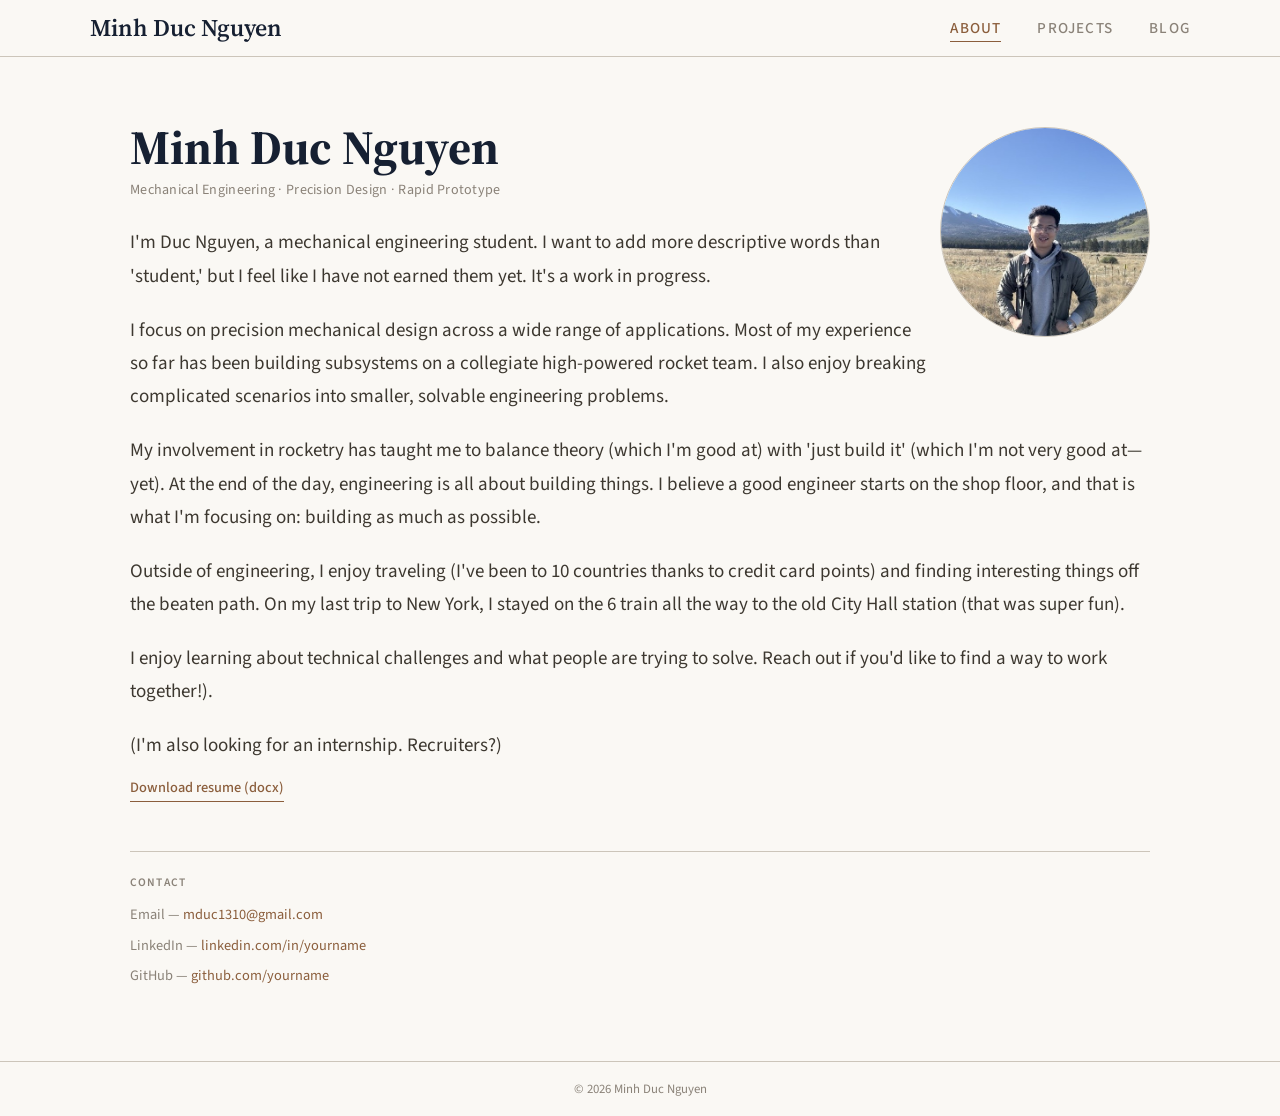
==== index.html @ 41354c3b "first push" ====
<!DOCTYPE html>
<html lang="en">
<head>
  <meta charset="UTF-8" />
  <meta name="viewport" content="width=device-width, initial-scale=1.0" />
  <link rel="stylesheet" href="css/style.css" />
</head>

<body data-title="About" id="about-page">

  <nav id="site-nav"></nav>

  <main class="page-content">
    <div class="container">
      <div class="about-wrap">

        <!-- ================================================
          PHOTO + BIO
          The photo src and all text here is filled in
          automatically from js/config.js
        ================================================ -->
        <div class="about-hero">

          <img id="about-photo" class="about-photo" src="" alt="" />
          <!--
            No photo yet? Swap the <img> line above for this:
            <div class="about-photo-placeholder">⚙</div>
          -->

          <div class="about-text">
            <h1 class="about-name" id="about-name"></h1>
            <p class="about-tagline" id="about-tagline"></p>
            <div id="about-bio"></div>
            <a id="about-resume" href="#" target="_blank" class="resume-link">↓ CV</a>
          </div>

        </div>

        <!-- ================================================
          CONTACT LIST
          Edit the visible text (e.g. "linkedin.com/in/yourname")
          directly in this file.
          The href (the actual link) is set from config.js.
        ================================================ -->
        <div class="contact-section">
          <h2>Contact</h2>
          <ul class="contact-list">
            <li>Email — <a id="contact-email" href="#"></a></li>
            <li>LinkedIn — <a id="contact-linkedin" href="#" target="_blank">linkedin.com/in/yourname</a></li>
            <li>GitHub — <a id="contact-github" href="#" target="_blank">github.com/yourname</a></li>
            <!--
              Add more contact lines here. Pattern:
              <li>Platform — <a href="https://..." target="_blank">handle or URL</a></li>
            -->
          </ul>
        </div>

      </div>
    </div>
  </main>

  <footer id="site-footer"></footer>

  <script src="js/config.js"></script>
  <script src="js/components.js"></script>
</body>
</html>
---- css/style.css ----
/* ============================================================
   style.css
   
   Aesthetic : Huyen Chip homepage layout
             + Bartosz Ciechanowski article typography
   Palette   : warm parchment · earth brown · dark navy
   
   YOU DON'T NEED TO EDIT THIS FILE to use the site.
   All your personal info lives in js/config.js.
   
   If you do want to tweak the look, search for the value
   you want to change (e.g. a color or font size) using
   Ctrl+F / Cmd+F and update it here.
   ============================================================ */

@import url('https://fonts.googleapis.com/css2?family=Lora:ital,wght@0,400;0,500;0,600;1,400;1,500&family=Source+Sans+3:wght@300;400;500;600&family=Source+Serif+4:ital,opsz,wght@0,8..60,400;0,8..60,600;0,8..60,700;1,8..60,400;1,8..60,600&display=swap');

/* ============================================================
   DESIGN TOKENS — all colors and sizes in one place
   ============================================================ */
:root {
  /* Palette */
  --bg:           #faf8f4;              /* warm parchment white — page background */
  --bg-alt:       #f2ede4;              /* slightly deeper — table rows, callout bg */
  --ink:          #1c1a17;              /* near-black — strong text, headings */
  --ink-mid:      #3d3830;              /* main body text */
  --ink-muted:    #8a8278;              /* dates, captions, secondary labels */
  --ink-faint:    #ccc5ba;              /* divider lines, borders */
  --navy:         #162032;              /* dark navy — page headings, article titles */
  --earth:        #8b5e3c;              /* earth brown — accent, links, highlights */
  --earth-hover:  #a87048;              /* lighter earth for hover states */
  --earth-dim:    rgba(139,94,60,0.07); /* very faint earth tint — callout backgrounds */

  /* Typography */
  --font-display : 'Source Serif 4', Georgia, serif;   /* article titles, big headings */
  --font-body    : 'Lora', Georgia, serif;              /* long-form prose paragraphs */
  --font-ui      : 'Source Sans 3', system-ui, sans-serif; /* nav, labels, meta text */

  /* Layout */
  --max-width  : 1100px;   /* overall page container */
  --max-prose  : 860px;   /* article text column — matches Bartosz's comfortable width */
  --gutter     : clamp(1.25rem, 5vw, 2.5rem);  /* side padding, scales with screen */
  --radius     : 3px;
  --transition : 0.18s ease;
}

/* ============================================================
   RESET & BASE
   ============================================================ */
*, *::before, *::after {
  box-sizing: border-box;
  margin: 0;
  padding: 0;
}

html { scroll-behavior: smooth; }

body {
  background-color: var(--bg);
  color: var(--ink-mid);
  font-family: var(--font-ui);
  font-size: 19px;          /* Bartosz base — his body text reads at ~19-20px */
  line-height: 1.75;
  font-weight: 400;
  -webkit-font-smoothing: antialiased;
}

/* Subtle page fade-in on load */
@keyframes fadeIn {
  from { opacity: 0; transform: translateY(8px); }
  to   { opacity: 1; transform: translateY(0); }
}
.page-content { animation: fadeIn 0.4s ease both; }

/* ============================================================
   NAVIGATION
   Huyen Chip style: name on the left, page links on the right
   ============================================================ */
nav {
  border-bottom: 1px solid var(--ink-faint);
  padding: 0 var(--gutter);
  background: var(--bg);
  position: sticky;
  top: 0;
  z-index: 50;
}

.nav-inner {
  max-width: var(--max-width);
  margin: 0 auto;
  display: flex;
  align-items: center;
  justify-content: space-between;
  height: 56px;
}

.nav-brand {
  font-family: var(--font-display);
  font-size: 1.5rem;
  font-weight: 600;
  color: var(--navy);
  text-decoration: none;
}
.nav-brand:hover { color: var(--earth); }

.nav-links {
  display: flex;
  gap: 2.25rem;
  list-style: none;
}

.nav-links a {
  font-family: var(--font-ui);
  font-size: 0.95rem;
  font-weight: 500;
  letter-spacing: 0.08em;
  text-transform: uppercase;
  color: var(--ink-muted);
  text-decoration: none;
  transition: color var(--transition);
  padding-bottom: 2px;
  border-bottom: 1.5px solid transparent;
}
.nav-links a:hover,
.nav-links a.active {
  color: var(--earth);
  border-bottom-color: var(--earth);
}

/* Hamburger button — hidden on desktop, shows on mobile */
.nav-toggle {
  display: none;
  background: none;
  border: none;
  cursor: pointer;
  flex-direction: column;
  gap: 5px;
  padding: 4px;
}
.nav-toggle span {
  display: block;
  width: 20px;
  height: 1.5px;
  background: var(--ink);
  transition: var(--transition);
}

/* ============================================================
   LAYOUT CONTAINER
   ============================================================ */
.container {
  max-width: var(--max-width);
  margin: 0 auto;
  padding: 0 var(--gutter);
}

/* ============================================================
   GLOBAL TYPOGRAPHY
   ============================================================ */
h1, h2, h3 {
  font-family: var(--font-display);
  color: var(--navy);
  line-height: 1.2;
}

h1 { font-size: clamp(2rem, 4.5vw, 2.8rem); font-weight: 700; }
h2 { font-size: clamp(1.4rem, 2.8vw, 1.8rem); font-weight: 600; margin-bottom: 1rem; }
h3 { font-size: 1.15rem; font-weight: 600; margin-bottom: 0.5rem; color: var(--ink); }

p { margin-bottom: 1.3rem; }
p:last-child { margin-bottom: 0; }

a { color: var(--earth); text-decoration: none; transition: color var(--transition); }
a:hover { color: var(--earth-hover); }

strong { font-weight: 600; color: var(--ink); }
em { font-style: italic; }

hr {
  border: none;
  border-top: 1px solid var(--ink-faint);
  margin: 2.5rem 0;
}

/* ============================================================
   ABOUT PAGE
   Layout: Huyen Chip style — text flows on the left,
   photo floats to the top-right so paragraphs wrap beside it.
   Below: plain contact list.
   ============================================================ */
.about-wrap {
  padding: 4rem 0 0;
}

/* The hero is a clearfix container — photo floats inside it */
.about-hero {
  display: block;    /* NOT grid — float layout like Chip Huyen */
  margin-bottom: 3rem;
  overflow: hidden;  /* clearfix so container wraps the float */
}

/* Photo floats RIGHT, text wraps around it on the left */
.about-photo {
  float: right;
  width: 210px;
  height: 210px;
  border-radius: 50%;
  object-fit: cover;
  border: 1px solid var(--ink-faint);
  display: block;
  margin: 0.4rem 0 1.5rem 3rem;  /* top · right · bottom · left gap from text */
  shape-outside: circle();        /* text wraps the circle shape */
}

/* Shows if you haven't added a photo yet */
.about-photo-placeholder {
  float: right;
  width: 210px;
  height: 210px;
  border-radius: 50%;
  background: var(--bg-alt);
  border: 1px dashed var(--ink-faint);
  display: flex;
  align-items: center;
  justify-content: center;
  font-size: 2.5rem;
  margin: 0.4rem 0 1.5rem 3rem;
  shape-outside: circle();
}

/* Name — bigger, closer to Chip's scale */
.about-name {
  font-family: var(--font-display);
  font-size: clamp(2.2rem, 4.5vw, 3rem);
  font-weight: 700;
  color: var(--navy);
  margin-bottom: 0.25rem;
  line-height: 1.1;
}

/* Tagline — tight under name */
.about-tagline {
  font-family: var(--font-ui);
  font-size: 0.88rem;
  color: var(--ink-muted);
  margin-bottom: 1.5rem;
  letter-spacing: 0.02em;
}

/* Bio paragraphs — larger, Chip Huyen body size */
.about-bio p {
  font-family: var(--font-body);
  font-size: 1.1rem;
  line-height: 1.85;
  color: var(--ink-mid);
  margin-bottom: 1.1rem;
}

/* The resume link — plain underline, no button */
.resume-link {
  display: inline-flex;
  align-items: center;
  gap: 0.35rem;
  margin-top: 0.75rem;
  font-family: var(--font-ui);
  font-size: 0.9rem;
  font-weight: 500;
  color: var(--earth);
  border-bottom: 1px solid var(--earth);
  padding-bottom: 1px;
  transition: color var(--transition), border-color var(--transition);
}
.resume-link:hover {
  color: var(--earth-hover);
  border-color: var(--earth-hover);
}

/* Contact list at bottom of About page */
.contact-section {
  padding-top: 1.5rem;
  padding-bottom: 0.5rem;
  border-top: 1px solid var(--ink-faint);
}

.contact-section h2 {
  font-family: var(--font-ui);
  font-size: 0.72rem;
  font-weight: 600;
  letter-spacing: 0.1em;
  text-transform: uppercase;
  color: var(--ink-muted);
  margin-bottom: 0.75rem;
}

.contact-list {
  list-style: none;
  display: flex;
  flex-direction: column;
  gap: 0.35rem;
}

.contact-list li {
  font-family: var(--font-ui);
  font-size: 0.9rem;
  color: var(--ink-muted);
}

.contact-list li a {
  color: var(--earth);
  border-bottom: 1px solid transparent;
  transition: color var(--transition), border-color var(--transition);
}
.contact-list li a:hover {
  color: var(--earth-hover);
  border-bottom-color: var(--earth-hover);
}

/* ============================================================
   PROJECTS & BLOG ARCHIVE PAGES
   Ciechanowski-style: year headings, then a clean list of
   entries with date · title · category tag.
   ============================================================ */

/* Page header */
.list-header {
  padding: 4rem 0 2.25rem;
  border-bottom: 1px solid var(--ink-faint);
}

.list-header h1 {
  margin-bottom: 0.5rem;
}

.list-header p {
  font-family: var(--font-ui);
  font-size: 0.95rem;
  color: var(--ink-muted);
  max-width: 500px;
  margin: 0;
}

/* Year section (e.g. "2026") */
.year-group {
  padding: 2.25rem 0 0;
}

.year-label {
  font-family: var(--font-ui);
  font-size: 0.78rem;
  font-weight: 600;
  letter-spacing: 0.1em;
  text-transform: uppercase;
  color: var(--ink-muted);
  margin-bottom: 0.5rem;
  padding-bottom: 0.5rem;
  border-bottom: 1px solid var(--ink-faint);
}

/* Each row in the list */
.entry-list { list-style: none; }

.entry {
  display: grid;
  grid-template-columns: 5rem 1fr auto;
  align-items: baseline;
  gap: 0 1.5rem;
  padding: 0.75rem 0.5rem;
  border-radius: var(--radius);
  transition: background var(--transition);
}
.entry:hover { background: var(--earth-dim); }

.entry-date {
  font-family: var(--font-ui);
  font-size: 0.82rem;
  color: var(--ink-muted);
  white-space: nowrap;
}

.entry-title {
  font-family: var(--font-display);
  font-size: 1.1rem;
  font-weight: 600;
  color: var(--navy);
  text-decoration: none;
  line-height: 1.3;
  transition: color var(--transition);
}
.entry-title:hover { color: var(--earth); }

.entry-tag {
  font-family: var(--font-ui);
  font-size: 0.72rem;
  font-weight: 500;
  letter-spacing: 0.07em;
  text-transform: uppercase;
  color: var(--ink-faint);
  white-space: nowrap;
}

/* ============================================================
   ARTICLE / PROJECT PAGES
   Bartosz Ciechanowski-style long-form prose.
   Key choices:
     - Lora serif at 1.15rem for body — comfortable reading
     - Generous line-height (1.9) — airy, like a well-set book
     - Source Serif 4 for section headings — bold chapter feel
     - h2 gets a top border — clear chapter separation
   ============================================================ */

/* Article title area */
.article-header {
  padding: 1.5rem 0 1.25rem;
  max-width: var(--max-prose);
  margin: 0 auto;
}

.article-label {
  font-family: var(--font-ui);
  font-size: 0.78rem;
  font-weight: 600;
  letter-spacing: 0.1em;
  text-transform: uppercase;
  color: var(--earth);
  margin-bottom: 0.75rem;
  display: block;
}

.article-header h1 {
  font-size: clamp(2.5rem, 5vw, 3.4rem);
  margin-bottom: 0.75rem;
  line-height: 1.15;
}

.article-meta {
  font-family: var(--font-ui);
  font-size: 0.85rem;
  color: var(--ink-muted);
  display: flex;
  flex-wrap: wrap;
  gap: 0.4rem 1.5rem;
}

/* The prose column — all article body content goes here */
.prose {
  max-width: var(--max-prose);
  padding-bottom: 5rem;
  margin: 0 auto;
}

/* Body paragraphs — Lora serif, Bartosz-scale */
.prose p {
  font-family: var(--font-body);
  font-size: 1.25rem;       /* Bartosz reads at this size */
  line-height: 1.9;         /* generous — easy on the eyes for long reads */
  color: var(--ink-mid);
  margin-bottom: 1.6rem;
  text-align: justify;
}

/* Major section headings — bold, chapter-break feel */
.prose h2 {
  font-family: var(--font-display);
  font-size: 1.65rem;
  font-weight: 700;
  color: var(--navy);
  margin-top: 3.5rem;
  margin-bottom: 1.1rem;
  padding-top: 2rem;
  border-top: 1px solid var(--ink-faint);  /* the chapter separator */
}

/* Sub-section headings */
.prose h3 {
  font-family: var(--font-display);
  font-size: 1.2rem;
  font-weight: 600;
  color: var(--ink);
  margin-top: 2.25rem;
  margin-bottom: 0.75rem;
}

/* Lists inside prose */
.prose ul,
.prose ol {
  font-family: var(--font-body);
  font-size: 1.15rem;
  line-height: 1.85;
  margin: 0 0 1.6rem 1.75rem;
  color: var(--ink-mid);
}
.prose li { margin-bottom: 0.35rem; }

/* Images inside prose */
.prose img,
.post-image {
  width: 100%;
  border-radius: var(--radius);
  margin: 2.25rem 0 0.6rem;
  border: 1px solid var(--ink-faint);
  display: block;
}

/* Image captions */
.caption {
  font-family: var(--font-ui);
  font-size: 0.82rem;
  color: var(--ink-muted);
  margin-bottom: 2rem;
  text-align: center;
  font-style: italic;
}

/* Data tables */
.prose table,
.data-table {
  width: 100%;
  border-collapse: collapse;
  margin: 1.75rem 0;
  font-family: var(--font-ui);
  font-size: 0.9rem;
}

.prose table th,
.data-table th {
  background: var(--bg-alt);
  color: var(--navy);
  font-weight: 600;
  text-align: left;
  padding: 0.6rem 1rem;
  border: 1px solid var(--ink-faint);
  font-size: 0.78rem;
  letter-spacing: 0.05em;
  text-transform: uppercase;
}

.prose table td,
.data-table td {
  padding: 0.6rem 1rem;
  border: 1px solid var(--ink-faint);
  color: var(--ink-mid);
  font-size: 0.95rem;
}

.prose table tr:nth-child(even) td,
.data-table tr:nth-child(even) td {
  background: var(--bg-alt);
}

/* Callout / highlight box */
.callout {
  background: var(--earth-dim);
  border-left: 2.5px solid var(--earth);
  border-radius: 0 var(--radius) var(--radius) 0;
  padding: 1.1rem 1.4rem;
  margin: 2rem 0;
  font-family: var(--font-ui);
  font-size: 1rem;
  color: var(--ink-mid);
  line-height: 1.65;
}

/* Back link at top of article pages */
.back-link {
  display: inline-flex;
  align-items: center;
  gap: 0.35rem;
  font-family: var(--font-ui);
  font-size: 0.85rem;
  color: var(--ink-muted);
  text-decoration: none;
  padding: 0.5rem 0 0;
  display: block;
  transition: color var(--transition);
}
.back-link:hover { color: var(--earth); }

/* Previous / Next post navigation at article bottom */
.post-nav {
  margin-top: 3.5rem;
  padding-top: 2rem;
  border-top: 1px solid var(--ink-faint);
  display: flex;
  justify-content: space-between;
  flex-wrap: wrap;
  gap: 1rem;
  max-width: var(--max-prose);
}

.post-nav a {
  font-family: var(--font-ui);
  font-size: 0.85rem;
  color: var(--ink-muted);
  border-bottom: 1px solid var(--ink-faint);
  transition: color var(--transition), border-color var(--transition);
}
.post-nav a:hover { color: var(--earth); border-color: var(--earth); }

/* ============================================================
   FOOTER
   ============================================================ */
footer {
  border-top: 1px solid var(--ink-faint);
  padding: 1rem var(--gutter);
  font-family: var(--font-ui);
  font-size: 0.8rem;
  color: var(--ink-muted);
  margin-top: 4rem;
  text-align: center;
}
footer a { color: var(--ink-muted); }
footer a:hover { color: var(--earth); }

/* ============================================================
   MOBILE — screens narrower than 600px
   ============================================================ */
@media (max-width: 600px) {
  body { font-size: 17px; }

  /* Stack photo above bio on small screens — float becomes block */
  .about-photo,
  .about-photo-placeholder {
    float: none;
    display: block;
    width: 130px;
    height: 130px;
    margin: 0 0 1.5rem 0;
  }

  /* Hide the category tag on small screens — not enough room */
  .entry {
    grid-template-columns: 4rem 1fr;
  }
  .entry-tag { display: none; }

  /* Show hamburger menu */
  .nav-toggle { display: flex; }
  .nav-links {
    display: none;
    position: absolute;
    top: 56px;
    left: 0; right: 0;
    background: var(--bg);
    border-bottom: 1px solid var(--ink-faint);
    flex-direction: column;
    gap: 0;
    padding: 0.5rem 0;
  }
  .nav-links.open { display: flex; }
  .nav-links a {
    padding: 0.7rem var(--gutter);
    display: block;
    border-bottom: none;
  }
}
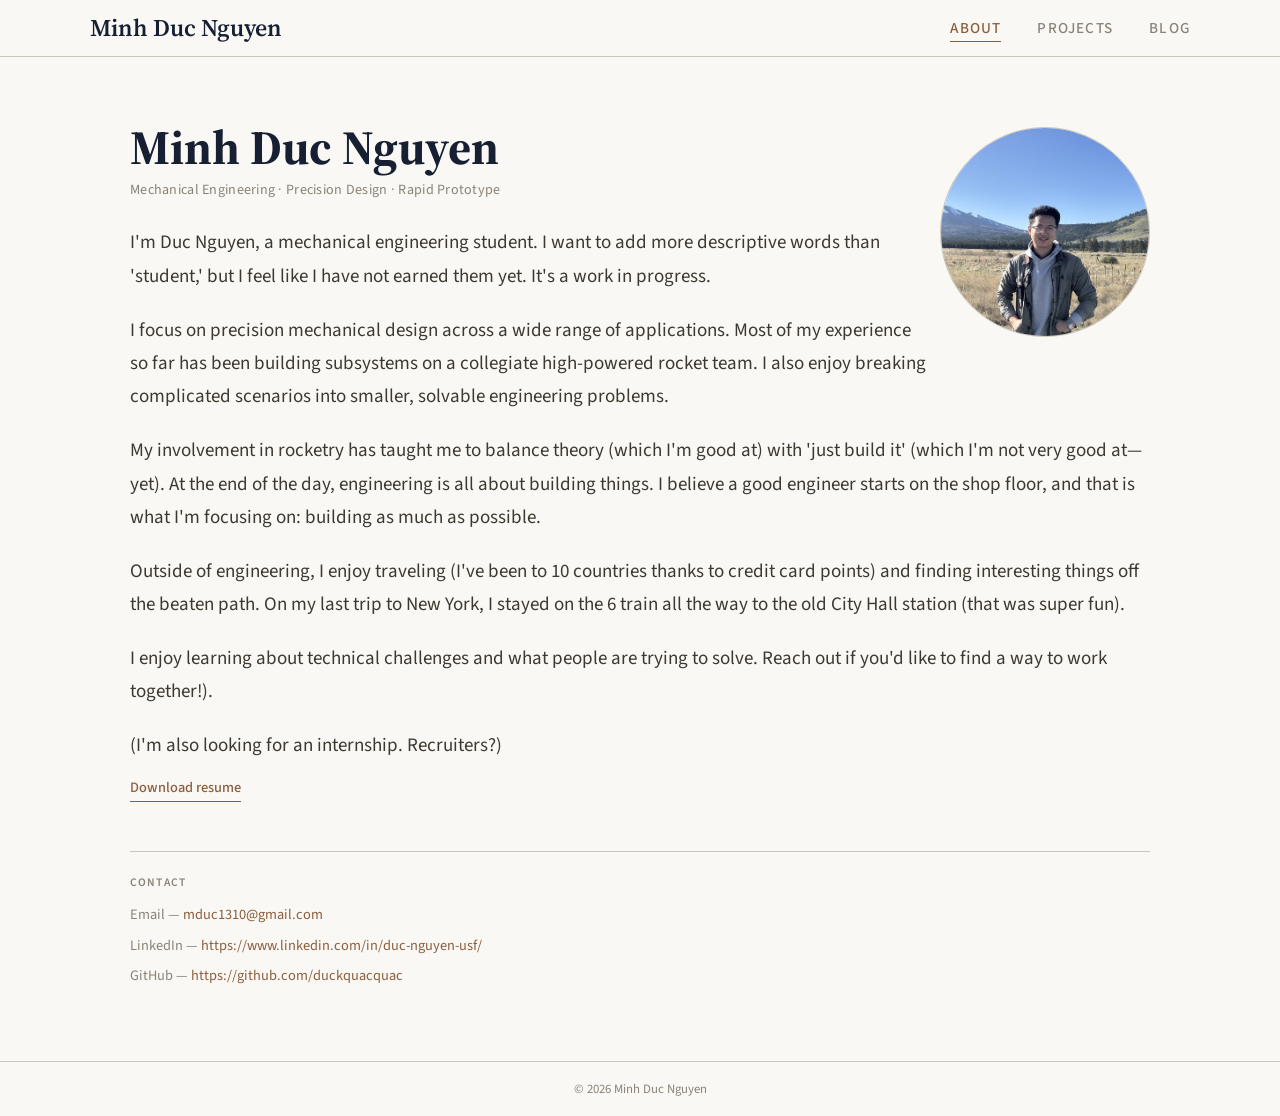
==== commit b1ec976b: "second push" ====
--- a/index.html
+++ b/index.html
@@ -46,8 +46,8 @@
           <h2>Contact</h2>
           <ul class="contact-list">
             <li>Email — <a id="contact-email" href="#"></a></li>
-            <li>LinkedIn — <a id="contact-linkedin" href="#" target="_blank">linkedin.com/in/yourname</a></li>
-            <li>GitHub — <a id="contact-github" href="#" target="_blank">github.com/yourname</a></li>
+            <li>LinkedIn — <a id="contact-linkedin" href="#" target="_blank">https://www.linkedin.com/in/duc-nguyen-usf/</a></li>
+            <li>GitHub — <a id="contact-github" href="#" target="_blank">https://github.com/duckquacquac</a></li>
             <!--
               Add more contact lines here. Pattern:
               <li>Platform — <a href="https://..." target="_blank">handle or URL</a></li>
--- a/css/style.css
+++ b/css/style.css
@@ -250,7 +250,7 @@
 /* Bio paragraphs — larger, Chip Huyen body size */
 .about-bio p {
   font-family: var(--font-body);
-  font-size: 1.1rem;
+  font-size: 0.95rem;
   line-height: 1.85;
   color: var(--ink-mid);
   margin-bottom: 1.1rem;
@@ -493,12 +493,13 @@
 
 /* Images inside prose */
 .prose img,
+.prose img,
 .post-image {
-  width: 100%;
+  width: 70%;
+  display: block;
+  margin: 2.25rem auto 0.6rem;
   border-radius: var(--radius);
-  margin: 2.25rem 0 0.6rem;
   border: 1px solid var(--ink-faint);
-  display: block;
 }
 
 /* Image captions */
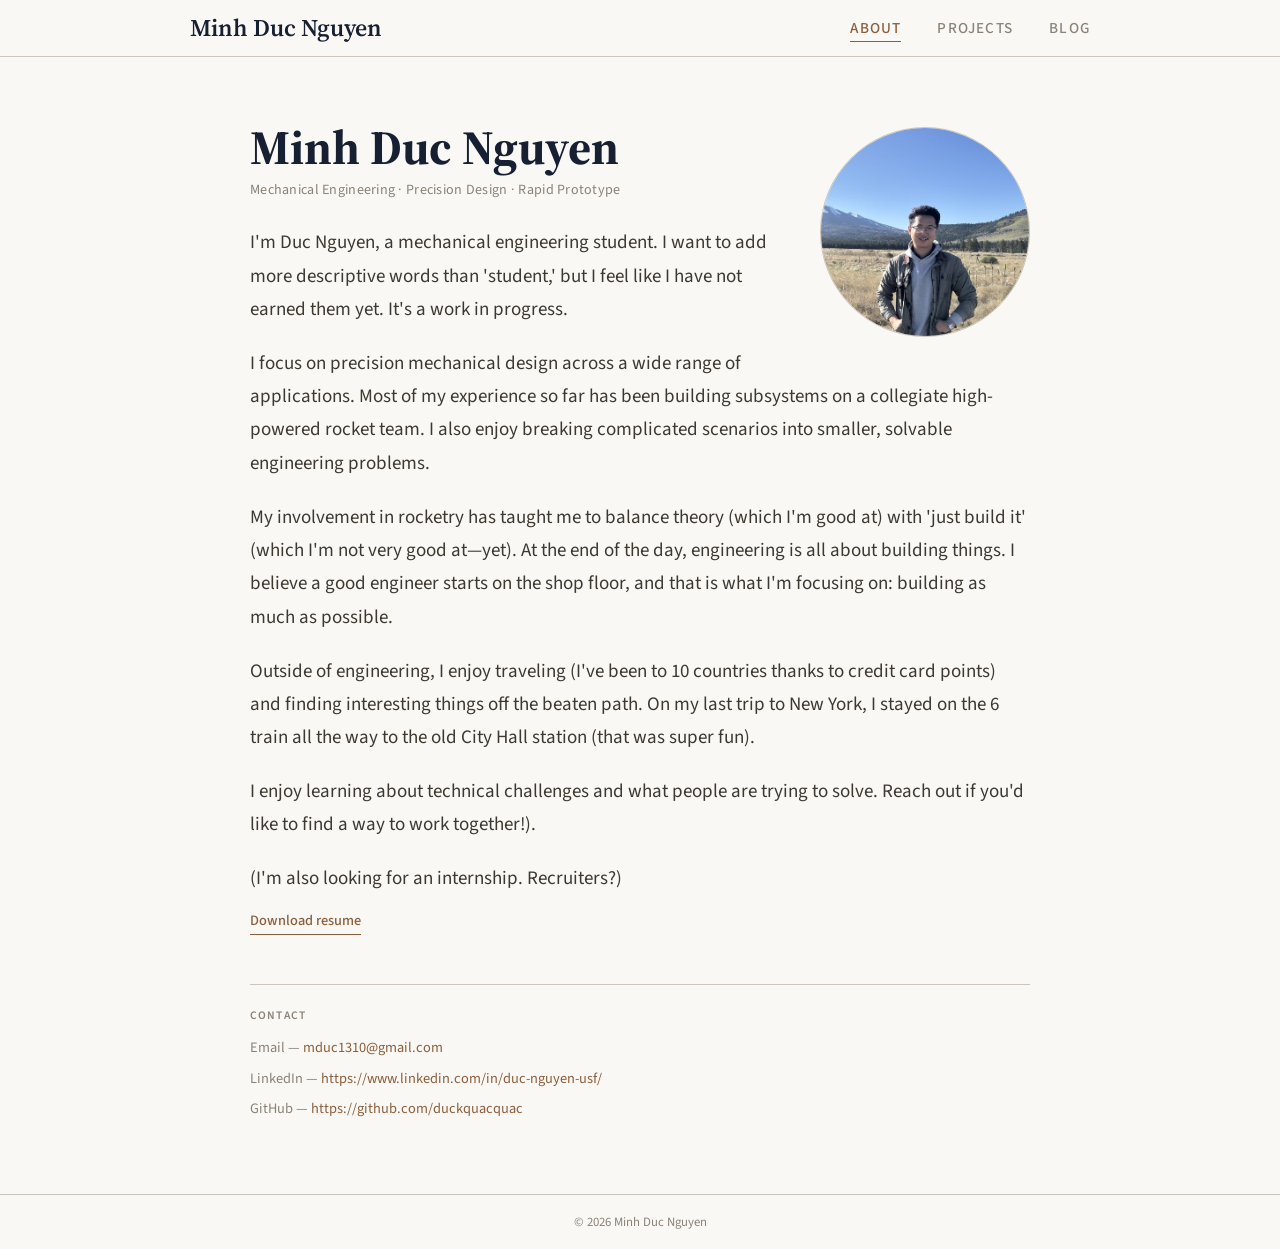
==== commit b5b83557: "New post" ====
--- a/index.html
+++ b/index.html
@@ -6,7 +6,7 @@
   <link rel="stylesheet" href="css/style.css" />
 </head>
 
-<body data-title="About" id="about-page">
+<body data-title="" id="about-page">
 
   <nav id="site-nav"></nav>
 
--- a/css/style.css
+++ b/css/style.css
@@ -37,7 +37,7 @@
   --font-ui      : 'Source Sans 3', system-ui, sans-serif; /* nav, labels, meta text */
 
   /* Layout */
-  --max-width  : 1100px;   /* overall page container */
+  --max-width  : 900px;   /* overall page container */
   --max-prose  : 860px;   /* article text column — matches Bartosz's comfortable width */
   --gutter     : clamp(1.25rem, 5vw, 2.5rem);  /* side padding, scales with screen */
   --radius     : 3px;
@@ -190,6 +190,8 @@
    ============================================================ */
 .about-wrap {
   padding: 4rem 0 0;
+  max-width: 780px;
+  margin: 0 auto;
 }
 
 /* The hero is a clearfix container — photo floats inside it */
